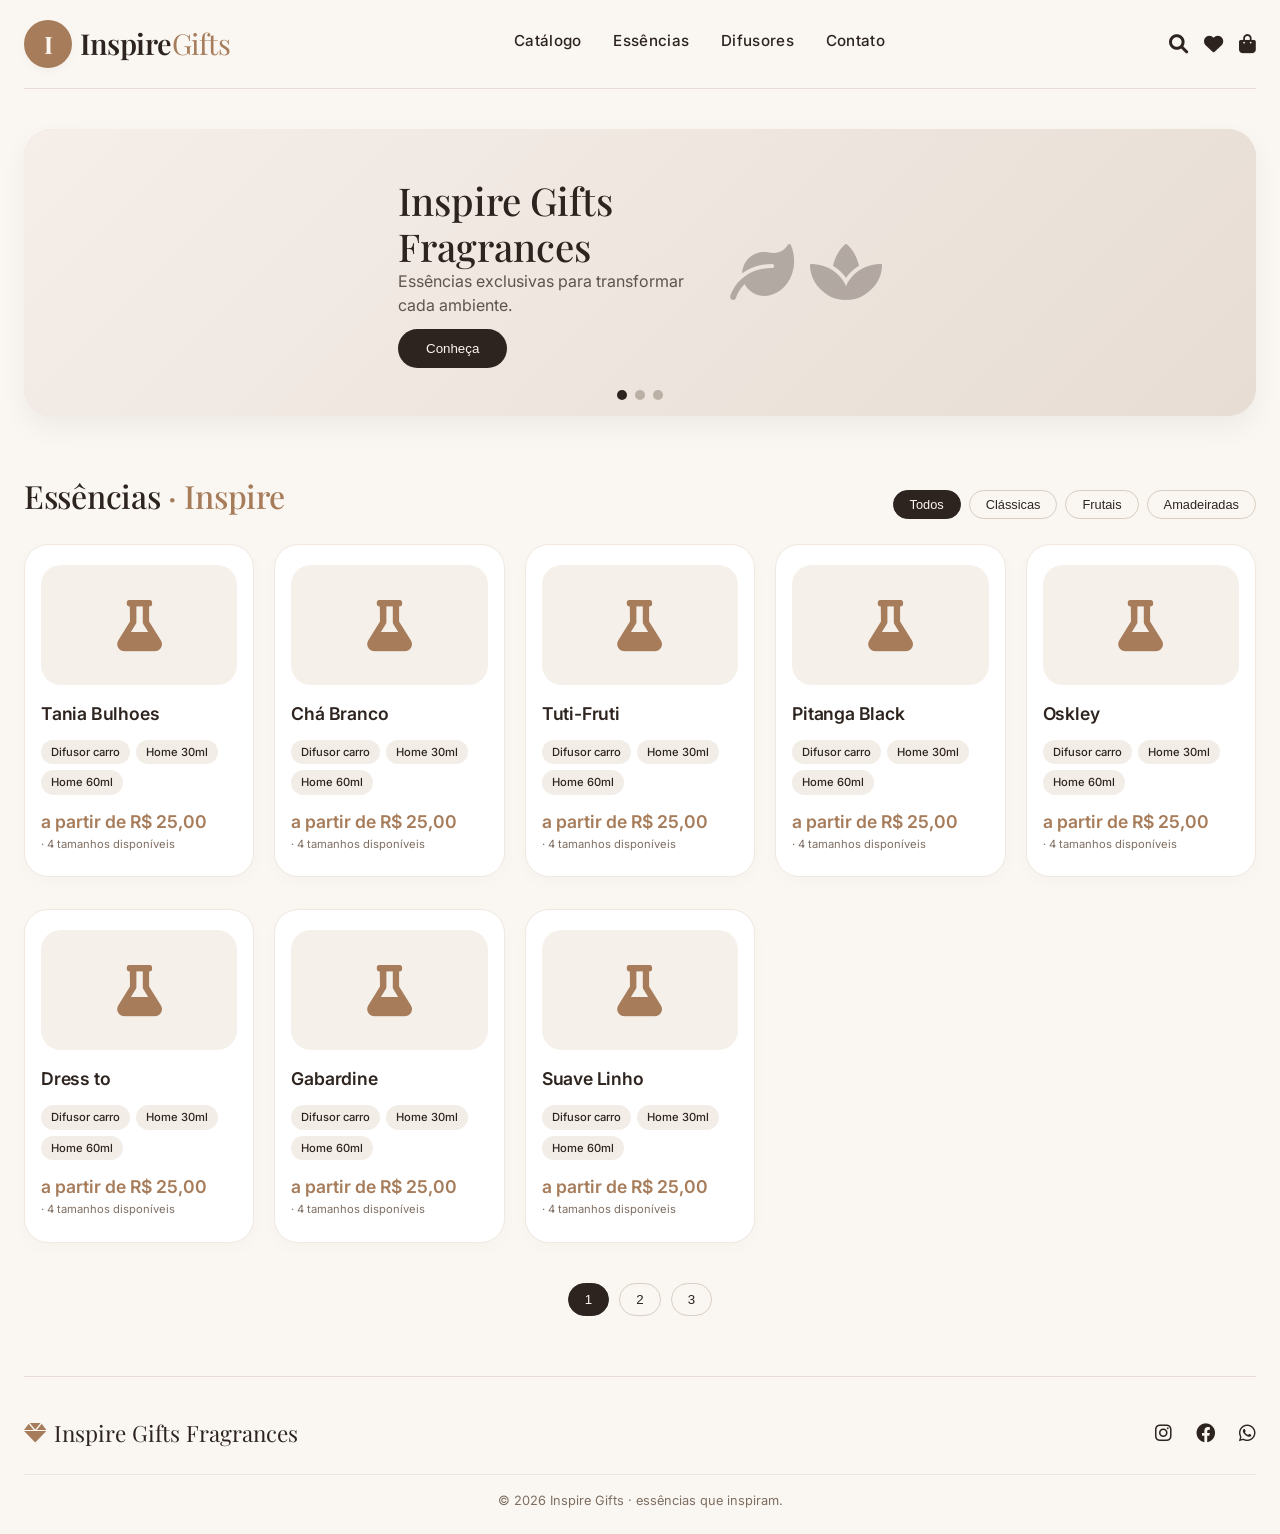
==== index.html @ 445b7844 "Adicionado código fonte" ====
<!DOCTYPE html>
<html lang="pt-BR">
<head>
  <meta charset="UTF-8" />
  <meta name="viewport" content="width=device-width, initial-scale=1.0" />
  <title>Inspire Gifts Fragrances · Catálogo</title>
  
  <!-- Google Fonts -->
  <link rel="preconnect" href="https://fonts.googleapis.com" />
  <link rel="preconnect" href="https://fonts.gstatic.com" crossorigin />
  <link href="https://fonts.googleapis.com/css2?family=Inter:opsz,wght@14..32,100..900&family=Playfair+Display:wght@400..900&display=swap" rel="stylesheet" />
  
  <!-- Font Awesome -->
  <link rel="stylesheet" href="https://cdnjs.cloudflare.com/ajax/libs/font-awesome/6.0.0-beta3/css/all.min.css" />
  
  <!-- CSS -->
  <link rel="stylesheet" href="style.css" />
</head>
<body>
  <div class="container">
    <!-- ===== NAVBAR ===== -->
    <header>
      <nav class="navbar">
        <a href="#" class="logo">
          <div class="logo-icon">I</div>
          <div class="logo-text">Inspire<span>Gifts</span></div>
        </a>
        <div class="nav-links">
          <a href="#">Catálogo</a>
          <a href="#">Essências</a>
          <a href="#">Difusores</a>
          <a href="#">Contato</a>
        </div>
        <div class="nav-actions">
          <i class="fas fa-search"></i>
          <i class="fas fa-heart"></i>
          <i class="fas fa-shopping-bag"></i>
        </div>
      </nav>
    </header>

    <!-- ===== CARROSSEL ===== -->
    <div class="carousel" id="carousel">
      <div class="carousel-slides" id="carouselSlides">
        <div class="carousel-slide">
          <div>
            <h2>Inspire Gifts <br />Fragrances</h2>
            <p>Essências exclusivas para transformar cada ambiente.</p>
            <button class="carousel-btn">Conheça</button>
          </div>
          <div style="font-size: 4rem; opacity: 0.3;">
            <i class="fas fa-leaf"></i> <i class="fas fa-spa"></i>
          </div>
        </div>
        <div class="carousel-slide">
          <div>
            <h2>Coleção <br />Home Spray</h2>
            <p>30ml · 60ml · 100ml. A fragrância que combina com você.</p>
            <button class="carousel-btn">Ver opções</button>
          </div>
          <div style="font-size: 4rem; opacity: 0.3;">
            <i class="fas fa-wind"></i> <i class="fas fa-home"></i>
          </div>
        </div>
        <div class="carousel-slide">
          <div>
            <h2>Difusor <br />para carro</h2>
            <p>Leve o aroma Inspire com você. R$ 25,00</p>
            <button class="carousel-btn">Adquirir</button>
          </div>
          <div style="font-size: 4rem; opacity: 0.3;">
            <i class="fas fa-car"></i> <i class="fas fa-tree"></i>
          </div>
        </div>
      </div>
      <div class="carousel-indicators" id="indicators">
        <span class="indicator active" data-index="0"></span>
        <span class="indicator" data-index="1"></span>
        <span class="indicator" data-index="2"></span>
      </div>
    </div>

    <!-- ===== FILTRO + GRADE ===== -->
    <div class="section-header">
      <h2>Essências <span>· Inspire</span></h2>
      <div class="filter-tabs" id="filterTabs">
        <button class="active" data-filter="all">Todos</button>
        <button data-filter="classicas">Clássicas</button>
        <button data-filter="frutais">Frutais</button>
        <button data-filter="amadeiradas">Amadeiradas</button>
      </div>
    </div>

    <div class="product-grid" id="productGrid">
      <!-- Produtos inseridos via JS -->
    </div>

    <!-- ===== PAGINAÇÃO ===== -->
    <div class="pagination" id="pagination">
      <button class="active">1</button>
      <button>2</button>
      <button>3</button>
    </div>

    <!-- ===== RODAPÉ ===== -->
    <footer>
      <div class="footer-logo">
        <i class="fas fa-gem"></i> Inspire Gifts Fragrances
      </div>
      <div class="footer-social">
        <a href="#"><i class="fab fa-instagram"></i></a>
        <a href="#"><i class="fab fa-facebook"></i></a>
        <a href="#"><i class="fab fa-whatsapp"></i></a>
      </div>
      <div class="footer-copy">
        &copy; 2026 Inspire Gifts · essências que inspiram.
      </div>
    </footer>
  </div>

  <!-- JavaScript -->
  <script src="script.js"></script>
</body>
</html>
---- style.css ----
/* ===== RESET & BASE ===== */
* {
  margin: 0;
  padding: 0;
  box-sizing: border-box;
}

body {
  background: #faf7f2;
  font-family: 'Inter', sans-serif;
  color: #2e241f;
  line-height: 1.5;
}

.container {
  max-width: 1280px;
  margin: 0 auto;
  padding: 0 24px;
}

/* ===== NAVBAR ===== */
.navbar {
  display: flex;
  justify-content: space-between;
  align-items: center;
  padding: 20px 0;
  border-bottom: 1px solid #e7ddd4;
  flex-wrap: wrap;
}

.logo {
  display: flex;
  align-items: center;
  gap: 8px;
  text-decoration: none;
}

.logo-icon {
  background: #a67c5b;
  color: #fcf6ef;
  width: 48px;
  height: 48px;
  border-radius: 50%;
  display: flex;
  align-items: center;
  justify-content: center;
  font-size: 24px;
  font-family: 'Playfair Display', serif;
  font-weight: 700;
  box-shadow: 0 4px 8px rgba(0, 0, 0, 0.03);
}

.logo-text {
  font-family: 'Playfair Display', serif;
  font-size: 1.8rem;
  font-weight: 600;
  letter-spacing: -0.5px;
  color: #2e241f;
}

.logo-text span {
  font-weight: 300;
  color: #a67c5b;
}

.nav-links {
  display: flex;
  gap: 32px;
  font-weight: 500;
  font-size: 0.95rem;
  letter-spacing: 0.3px;
}

.nav-links a {
  text-decoration: none;
  color: #2e241f;
  transition: color 0.2s;
  border-bottom: 2px solid transparent;
  padding-bottom: 4px;
}

.nav-links a:hover {
  color: #a67c5b;
  border-bottom-color: #a67c5b;
}

.nav-actions {
  display: flex;
  gap: 16px;
  color: #2e241f;
}

.nav-actions i {
  font-size: 1.2rem;
  cursor: default;
}

/* ===== CARROSSEL ===== */
.carousel {
  margin: 40px 0 56px;
  border-radius: 28px;
  overflow: hidden;
  background: #e7ddd4;
  box-shadow: 0 12px 28px rgba(0, 0, 0, 0.05);
  position: relative;
}

.carousel-slides {
  display: flex;
  transition: transform 0.5s ease;
}

.carousel-slide {
  min-width: 100%;
  display: flex;
  align-items: center;
  justify-content: center;
  padding: 48px 40px;
  background: linear-gradient(135deg, #f5eee9 0%, #e7ddd4 100%);
  color: #2e241f;
  gap: 32px;
  flex-wrap: wrap;
}

.carousel-slide h2 {
  font-family: 'Playfair Display', serif;
  font-size: 2.4rem;
  font-weight: 500;
  line-height: 1.2;
  max-width: 360px;
}

.carousel-slide p {
  font-size: 1rem;
  opacity: 0.75;
  max-width: 300px;
}

.carousel-btn {
  background: #2e241f;
  color: #fcf6ef;
  border: none;
  padding: 12px 28px;
  border-radius: 40px;
  font-weight: 500;
  cursor: pointer;
  transition: background 0.2s;
  margin-top: 12px;
}

.carousel-btn:hover {
  background: #a67c5b;
}

.carousel-indicators {
  position: absolute;
  bottom: 16px;
  left: 50%;
  transform: translateX(-50%);
  display: flex;
  gap: 8px;
}

.indicator {
  width: 10px;
  height: 10px;
  background: #bbb0a6;
  border-radius: 50%;
  cursor: pointer;
  transition: background 0.2s;
}

.indicator.active {
  background: #2e241f;
}

/* ===== FILTRO + TÍTULO ===== */
.section-header {
  display: flex;
  justify-content: space-between;
  align-items: baseline;
  flex-wrap: wrap;
  margin: 48px 0 24px;
}

.section-header h2 {
  font-family: 'Playfair Display', serif;
  font-weight: 500;
  font-size: 2rem;
  letter-spacing: -0.3px;
}

.section-header span {
  color: #a67c5b;
}

.filter-tabs {
  display: flex;
  gap: 8px;
  flex-wrap: wrap;
}

.filter-tabs button {
  background: transparent;
  border: 1px solid #d8cdc2;
  padding: 6px 16px;
  border-radius: 30px;
  font-size: 0.8rem;
  font-weight: 500;
  color: #2e241f;
  cursor: pointer;
  transition: all 0.2s;
}

.filter-tabs button.active,
.filter-tabs button:hover {
  background: #2e241f;
  color: #fcf6ef;
  border-color: #2e241f;
}

/* ===== GRADE DE PRODUTOS ===== */
.product-grid {
  display: grid;
  grid-template-columns: repeat(auto-fill, minmax(220px, 1fr));
  gap: 32px 20px;
  margin: 24px 0 40px;
}

.product-card {
  background: white;
  border-radius: 24px;
  padding: 20px 16px 24px;
  box-shadow: 0 6px 18px rgba(0, 0, 0, 0.02);
  transition: transform 0.2s, box-shadow 0.2s;
  display: flex;
  flex-direction: column;
  border: 1px solid #f0e8e1;
}

.product-card:hover {
  transform: translateY(-4px);
  box-shadow: 0 16px 32px rgba(0, 0, 0, 0.05);
}

.product-image {
  background: #f5f0ea;
  border-radius: 20px;
  height: 120px;
  display: flex;
  align-items: center;
  justify-content: center;
  font-size: 3.2rem;
  color: #a67c5b;
  margin-bottom: 16px;
}

.product-name {
  font-weight: 600;
  font-size: 1.1rem;
  letter-spacing: -0.2px;
}

.product-variants {
  margin: 12px 0 8px;
  display: flex;
  flex-wrap: wrap;
  gap: 6px;
}

.variant-badge {
  background: #f3ede8;
  padding: 4px 10px;
  border-radius: 20px;
  font-size: 0.7rem;
  font-weight: 500;
  color: #2e241f;
}

.product-price {
  font-weight: 600;
  color: #a67c5b;
  font-size: 1.1rem;
  margin-top: 6px;
}

.product-card small {
  font-size: 0.7rem;
  color: #7e6e62;
}

/* ===== PAGINAÇÃO ===== */
.pagination {
  display: flex;
  justify-content: center;
  gap: 10px;
  margin: 40px 0 60px;
}

.pagination button {
  background: transparent;
  border: 1px solid #d8cdc2;
  padding: 8px 16px;
  border-radius: 40px;
  font-weight: 500;
  color: #2e241f;
  cursor: pointer;
  transition: 0.2s;
}

.pagination button.active,
.pagination button:hover {
  background: #2e241f;
  color: #fcf6ef;
  border-color: #2e241f;
}

/* ===== RODAPÉ ===== */
footer {
  border-top: 1px solid #e7ddd4;
  padding: 40px 0 24px;
  margin-top: 20px;
  display: flex;
  flex-wrap: wrap;
  justify-content: space-between;
  align-items: center;
  gap: 24px;
}

.footer-logo {
  display: flex;
  align-items: center;
  gap: 8px;
  font-family: 'Playfair Display', serif;
  font-size: 1.4rem;
}

.footer-logo i {
  color: #a67c5b;
}

.footer-social a {
  color: #2e241f;
  margin-left: 20px;
  font-size: 1.2rem;
  transition: color 0.2s;
}

.footer-social a:hover {
  color: #a67c5b;
}

.footer-copy {
  width: 100%;
  text-align: center;
  font-size: 0.8rem;
  color: #7e6e62;
  padding-top: 16px;
  border-top: 1px solid #ede6df;
}

/* ===== RESPONSIVO ===== */
@media (max-width: 700px) {
  .navbar {
    flex-direction: column;
    gap: 16px;
    align-items: stretch;
  }

  .nav-links {
    justify-content: center;
    gap: 16px;
    flex-wrap: wrap;
  }

  .nav-actions {
    justify-content: center;
  }

  .carousel-slide {
    flex-direction: column;
    text-align: center;
    padding: 32px 20px;
  }

  .carousel-slide h2 {
    font-size: 1.8rem;
  }

  .product-grid {
    grid-template-columns: repeat(2, 1fr);
    gap: 16px;
  }
}

@media (max-width: 450px) {
  .product-grid {
    grid-template-columns: 1fr 1fr;
  }
}
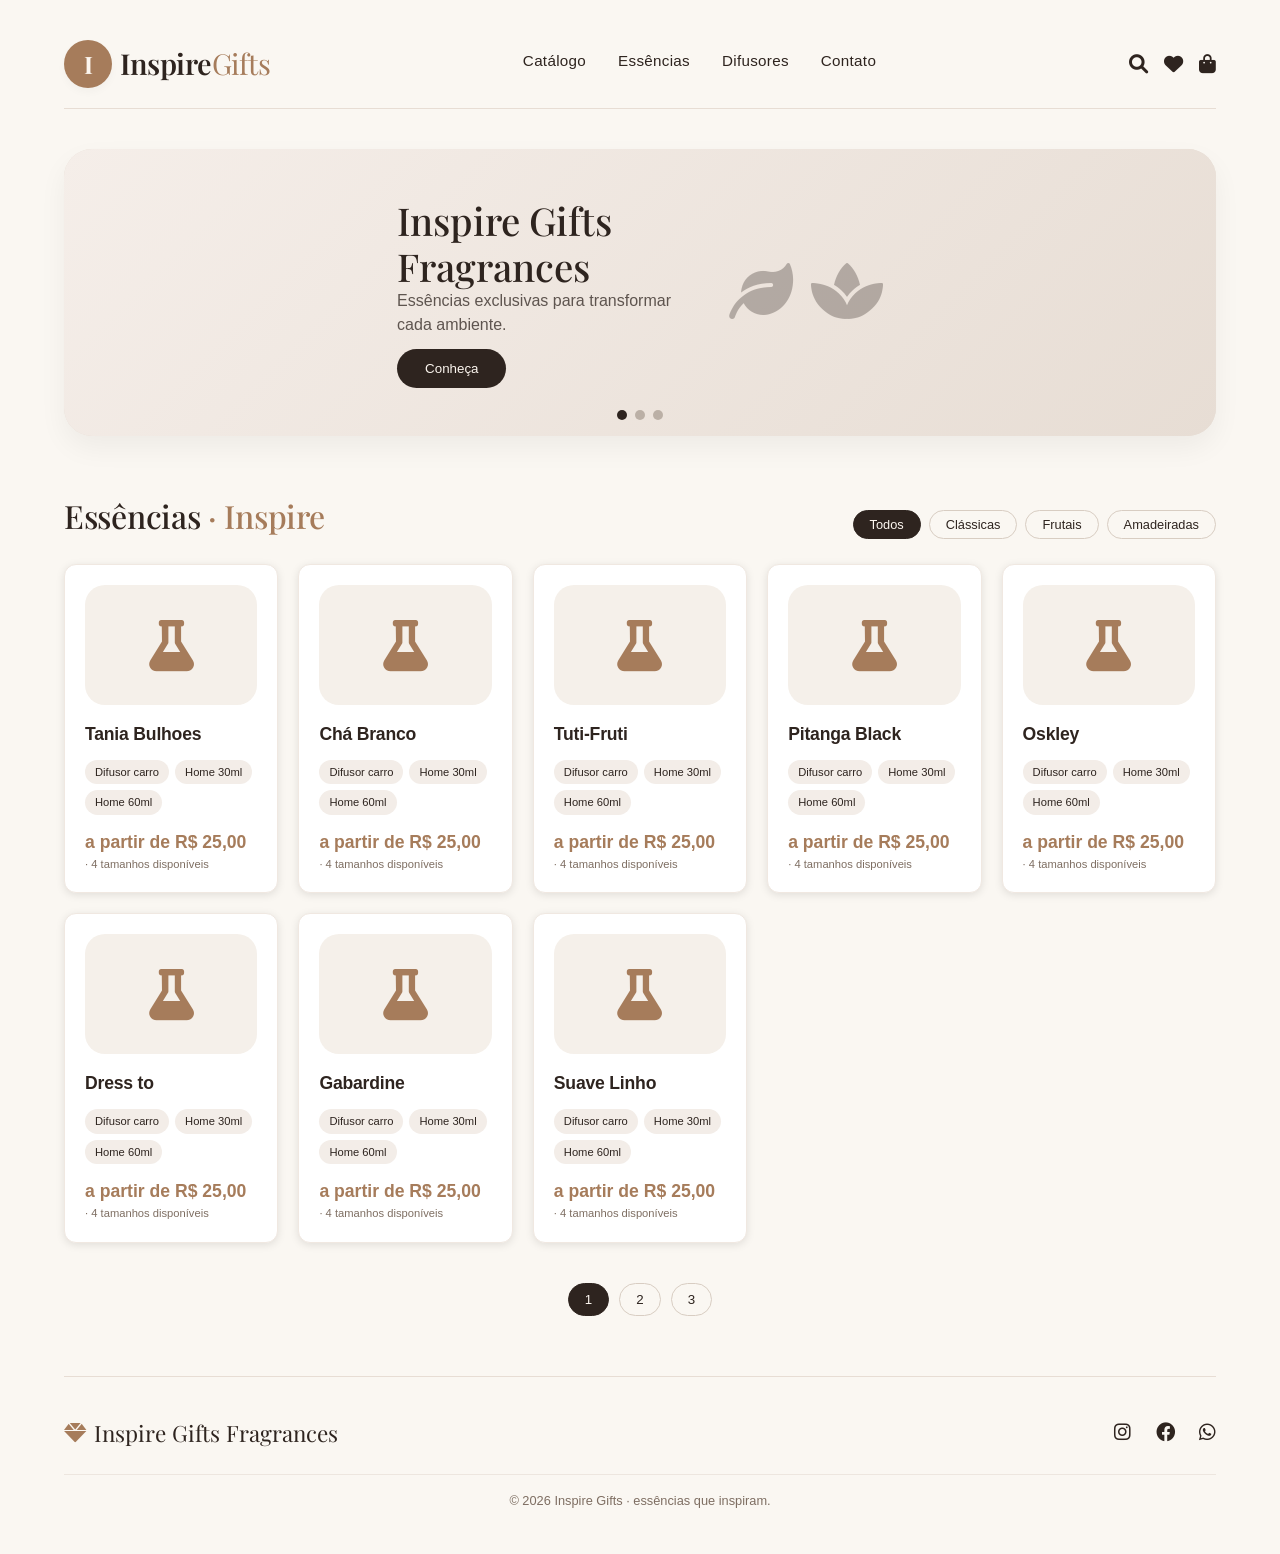
==== commit 322bd8da: "ajuste no caminho do arquivo" ====
--- a/index.html
+++ b/index.html
@@ -13,8 +13,17 @@
   <!-- Font Awesome -->
   <link rel="stylesheet" href="https://cdnjs.cloudflare.com/ajax/libs/font-awesome/6.0.0-beta3/css/all.min.css" />
   
-  <!-- CSS -->
-  <link rel="stylesheet" href="style.css" />
+  <!-- CSS - CAMINHO CORRIGIDO -->
+  <link rel="stylesheet" href="/style.css" />
+  
+  <!-- Fallback caso o CSS não carregue -->
+  <style>
+    /* Estilos de emergência */
+    body { background: #faf7f2; font-family: Arial, sans-serif; margin: 0; padding: 20px; }
+    .container { max-width: 1200px; margin: 0 auto; }
+    .product-grid { display: grid; grid-template-columns: repeat(auto-fill, minmax(200px, 1fr)); gap: 20px; }
+    .product-card { background: white; padding: 20px; border-radius: 12px; box-shadow: 0 2px 8px rgba(0,0,0,0.1); }
+  </style>
 </head>
 <body>
   <div class="container">
@@ -118,7 +127,7 @@
     </footer>
   </div>
 
-  <!-- JavaScript -->
-  <script src="script.js"></script>
+  <!-- JavaScript - CAMINHO CORRIGIDO -->
+  <script src="/script.js"></script>
 </body>
 </html>
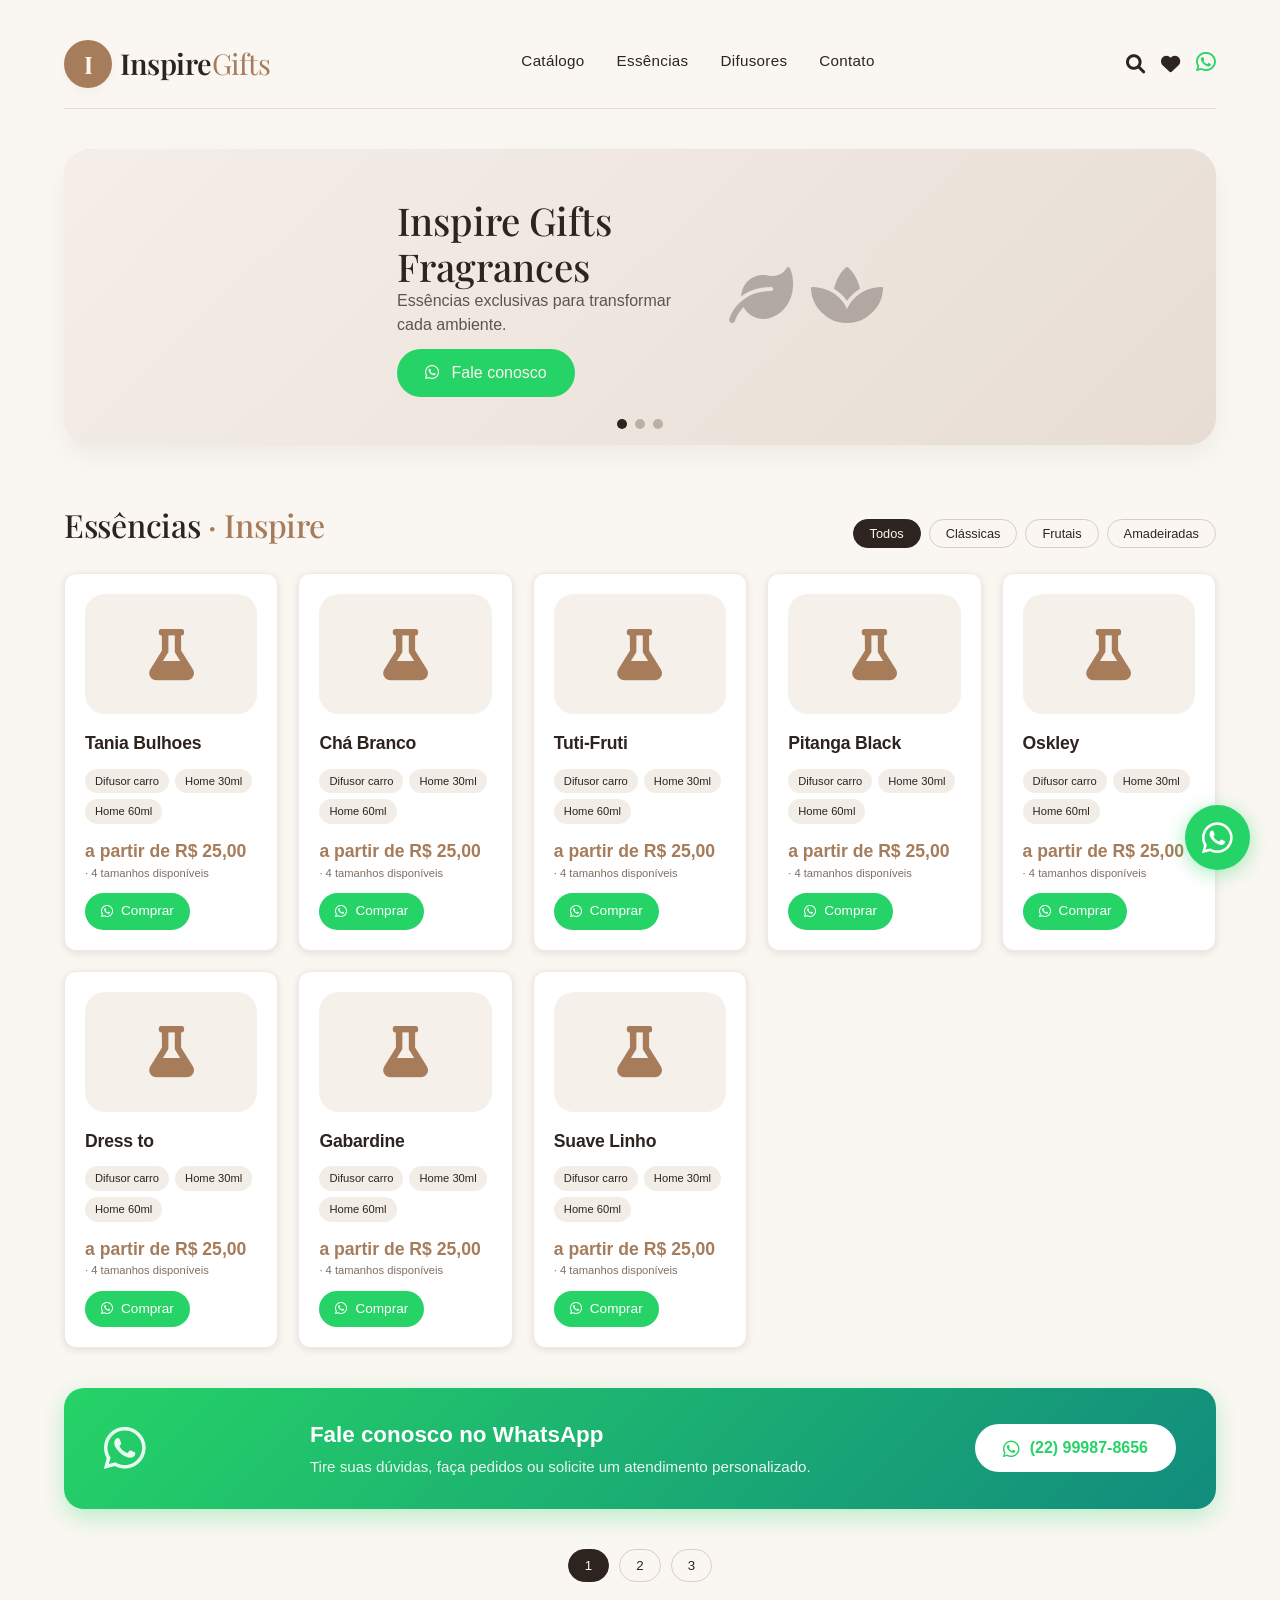
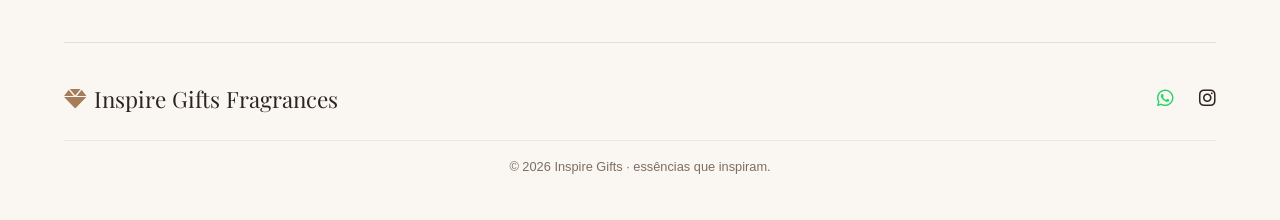
==== commit 4aaf975b: "Adicionado redes sociais" ====
--- a/index.html
+++ b/index.html
@@ -13,10 +13,9 @@
   <!-- Font Awesome -->
   <link rel="stylesheet" href="https://cdnjs.cloudflare.com/ajax/libs/font-awesome/6.0.0-beta3/css/all.min.css" />
   
-  <!-- CSS - CAMINHO CORRIGIDO -->
+  <!-- CSS -->
   <link rel="stylesheet" href="/style.css" />
   
-  <!-- Fallback caso o CSS não carregue -->
   <style>
     /* Estilos de emergência */
     body { background: #faf7f2; font-family: Arial, sans-serif; margin: 0; padding: 20px; }
@@ -43,7 +42,13 @@
         <div class="nav-actions">
           <i class="fas fa-search"></i>
           <i class="fas fa-heart"></i>
-          <i class="fas fa-shopping-bag"></i>
+          <!-- Botão WhatsApp no header -->
+          <a href="https://wa.me/5522999878656?text=Gostaria%20de%20saber%20mais%20informa%C3%A7%C3%B5es%20sobre%20os%20produtos%20Inspire%20Gifts" 
+             target="_blank" 
+             class="whatsapp-header" 
+             title="Fale conosco no WhatsApp">
+            <i class="fab fa-whatsapp"></i>
+          </a>
         </div>
       </nav>
     </header>
@@ -55,7 +60,11 @@
           <div>
             <h2>Inspire Gifts <br />Fragrances</h2>
             <p>Essências exclusivas para transformar cada ambiente.</p>
-            <button class="carousel-btn">Conheça</button>
+            <a href="https://wa.me/5522999878656?text=Gostaria%20de%20saber%20mais%20informa%C3%A7%C3%B5es%20sobre%20os%20produtos%20Inspire%20Gifts" 
+               target="_blank" 
+               class="carousel-btn whatsapp-btn">
+              <i class="fab fa-whatsapp"></i> Fale conosco
+            </a>
           </div>
           <div style="font-size: 4rem; opacity: 0.3;">
             <i class="fas fa-leaf"></i> <i class="fas fa-spa"></i>
@@ -65,7 +74,11 @@
           <div>
             <h2>Coleção <br />Home Spray</h2>
             <p>30ml · 60ml · 100ml. A fragrância que combina com você.</p>
-            <button class="carousel-btn">Ver opções</button>
+            <a href="https://wa.me/5522999878656?text=Gostaria%20de%20saber%20mais%20informa%C3%A7%C3%B5es%20sobre%20a%20Cole%C3%A7%C3%A3o%20Home%20Spray" 
+               target="_blank" 
+               class="carousel-btn whatsapp-btn">
+              <i class="fab fa-whatsapp"></i> Comprar agora
+            </a>
           </div>
           <div style="font-size: 4rem; opacity: 0.3;">
             <i class="fas fa-wind"></i> <i class="fas fa-home"></i>
@@ -75,7 +88,11 @@
           <div>
             <h2>Difusor <br />para carro</h2>
             <p>Leve o aroma Inspire com você. R$ 25,00</p>
-            <button class="carousel-btn">Adquirir</button>
+            <a href="https://wa.me/5522999878656?text=Gostaria%20de%20saber%20mais%20sobre%20o%20Difusor%20para%20carro" 
+               target="_blank" 
+               class="carousel-btn whatsapp-btn">
+              <i class="fab fa-whatsapp"></i> Adquirir
+            </a>
           </div>
           <div style="font-size: 4rem; opacity: 0.3;">
             <i class="fas fa-car"></i> <i class="fas fa-tree"></i>
@@ -104,6 +121,22 @@
       <!-- Produtos inseridos via JS -->
     </div>
 
+    <!-- ===== BANNER WHATSAPP ===== -->
+    <div class="whatsapp-banner">
+      <div class="whatsapp-banner-content">
+        <i class="fab fa-whatsapp whatsapp-banner-icon"></i>
+        <div>
+          <h3>Fale conosco no WhatsApp</h3>
+          <p>Tire suas dúvidas, faça pedidos ou solicite um atendimento personalizado.</p>
+        </div>
+        <a href="https://wa.me/5522999878656?text=Gostaria%20de%20saber%20mais%20informa%C3%A7%C3%B5es%20sobre%20os%20produtos%20Inspire%20Gifts" 
+           target="_blank" 
+           class="whatsapp-banner-btn">
+          <i class="fab fa-whatsapp"></i> (22) 99987-8656
+        </a>
+      </div>
+    </div>
+
     <!-- ===== PAGINAÇÃO ===== -->
     <div class="pagination" id="pagination">
       <button class="active">1</button>
@@ -117,9 +150,12 @@
         <i class="fas fa-gem"></i> Inspire Gifts Fragrances
       </div>
       <div class="footer-social">
-        <a href="#"><i class="fab fa-instagram"></i></a>
-        <a href="#"><i class="fab fa-facebook"></i></a>
-        <a href="#"><i class="fab fa-whatsapp"></i></a>
+        <a href="https://wa.me/5522999878656?text=Gostaria%20de%20saber%20mais%20informa%C3%A7%C3%B5es%20sobre%20os%20produtos%20Inspire%20Gifts" 
+           target="_blank" 
+           class="whatsapp-footer">
+          <i class="fab fa-whatsapp"></i>
+        </a>
+        <a href="https://www.instagram.com/inspire_gifts_fragrances?igsh=MTdzZjlkemV5YzI5ZA=="><i class="fab fa-instagram"></i></a>
       </div>
       <div class="footer-copy">
         &copy; 2026 Inspire Gifts · essências que inspiram.
@@ -127,7 +163,16 @@
     </footer>
   </div>
 
-  <!-- JavaScript - CAMINHO CORRIGIDO -->
+  <!-- ===== WHATSAPP FLUTUANTE ===== -->
+  <a href="https://wa.me/5522999878656?text=Gostaria%20de%20saber%20mais%20informa%C3%A7%C3%B5es%20sobre%20os%20produtos%20Inspire%20Gifts" 
+     target="_blank" 
+     class="whatsapp-float" 
+     title="Fale conosco no WhatsApp">
+    <i class="fab fa-whatsapp"></i>
+    <span class="whatsapp-float-text">Fale conosco</span>
+  </a>
+
+  <!-- JavaScript -->
   <script src="/script.js"></script>
 </body>
 </html>
--- a/style.css
+++ b/style.css
@@ -88,11 +88,28 @@
   display: flex;
   gap: 16px;
   color: #2e241f;
+  align-items: center;
 }
 
 .nav-actions i {
   font-size: 1.2rem;
   cursor: default;
+}
+
+/* ===== WHATSAPP NO HEADER ===== */
+.whatsapp-header {
+  color: #25D366;
+  text-decoration: none;
+  transition: transform 0.2s;
+  display: inline-block;
+}
+
+.whatsapp-header:hover {
+  transform: scale(1.15);
+}
+
+.whatsapp-header i {
+  font-size: 1.4rem;
 }
 
 /* ===== CARROSSEL ===== */
@@ -137,6 +154,7 @@
 }
 
 .carousel-btn {
+  display: inline-block;
   background: #2e241f;
   color: #fcf6ef;
   border: none;
@@ -144,12 +162,26 @@
   border-radius: 40px;
   font-weight: 500;
   cursor: pointer;
-  transition: background 0.2s;
+  transition: background 0.2s, transform 0.2s;
   margin-top: 12px;
+  text-decoration: none;
 }
 
 .carousel-btn:hover {
   background: #a67c5b;
+  transform: translateY(-2px);
+}
+
+.whatsapp-btn {
+  background: #25D366;
+}
+
+.whatsapp-btn:hover {
+  background: #128C7E;
+}
+
+.whatsapp-btn i {
+  margin-right: 8px;
 }
 
 .carousel-indicators {
@@ -289,6 +321,105 @@
   color: #7e6e62;
 }
 
+/* ===== BANNER WHATSAPP ===== */
+.whatsapp-banner {
+  background: linear-gradient(135deg, #25D366 0%, #128C7E 100%);
+  border-radius: 20px;
+  padding: 30px 40px;
+  margin: 40px 0;
+  color: white;
+  box-shadow: 0 8px 24px rgba(37, 211, 102, 0.3);
+}
+
+.whatsapp-banner-content {
+  display: flex;
+  align-items: center;
+  justify-content: space-between;
+  flex-wrap: wrap;
+  gap: 20px;
+}
+
+.whatsapp-banner-icon {
+  font-size: 3rem;
+  opacity: 0.9;
+}
+
+.whatsapp-banner-content h3 {
+  font-size: 1.4rem;
+  font-weight: 600;
+  margin-bottom: 4px;
+}
+
+.whatsapp-banner-content p {
+  opacity: 0.9;
+  font-size: 0.95rem;
+}
+
+.whatsapp-banner-btn {
+  background: white;
+  color: #25D366;
+  padding: 12px 28px;
+  border-radius: 40px;
+  text-decoration: none;
+  font-weight: 600;
+  transition: transform 0.2s, box-shadow 0.2s;
+  display: inline-flex;
+  align-items: center;
+  gap: 10px;
+  white-space: nowrap;
+}
+
+.whatsapp-banner-btn:hover {
+  transform: scale(1.05);
+  box-shadow: 0 4px 12px rgba(0, 0, 0, 0.15);
+}
+
+.whatsapp-banner-btn i {
+  font-size: 1.2rem;
+}
+
+/* ===== WHATSAPP FLUTUANTE ===== */
+.whatsapp-float {
+  position: fixed;
+  bottom: 30px;
+  right: 30px;
+  background: #25D366;
+  color: white;
+  width: 65px;
+  height: 65px;
+  border-radius: 50%;
+  display: flex;
+  align-items: center;
+  justify-content: center;
+  font-size: 2.2rem;
+  box-shadow: 0 4px 20px rgba(37, 211, 102, 0.4);
+  text-decoration: none;
+  transition: transform 0.3s, box-shadow 0.3s;
+  z-index: 1000;
+  animation: pulse 2s infinite;
+}
+
+.whatsapp-float:hover {
+  transform: scale(1.1);
+  box-shadow: 0 6px 30px rgba(37, 211, 102, 0.6);
+}
+
+.whatsapp-float-text {
+  display: none;
+}
+
+@keyframes pulse {
+  0% {
+    box-shadow: 0 0 0 0 rgba(37, 211, 102, 0.4);
+  }
+  70% {
+    box-shadow: 0 0 0 15px rgba(37, 211, 102, 0);
+  }
+  100% {
+    box-shadow: 0 0 0 0 rgba(37, 211, 102, 0);
+  }
+}
+
 /* ===== PAGINAÇÃO ===== */
 .pagination {
   display: flex;
@@ -344,10 +475,19 @@
   margin-left: 20px;
   font-size: 1.2rem;
   transition: color 0.2s;
+  text-decoration: none;
 }
 
 .footer-social a:hover {
   color: #a67c5b;
+}
+
+.whatsapp-footer {
+  color: #25D366 !important;
+}
+
+.whatsapp-footer:hover {
+  color: #128C7E !important;
 }
 
 .footer-copy {
@@ -391,6 +531,25 @@
     grid-template-columns: repeat(2, 1fr);
     gap: 16px;
   }
+
+  .whatsapp-banner-content {
+    flex-direction: column;
+    text-align: center;
+  }
+
+  .whatsapp-banner-btn {
+    white-space: normal;
+    width: 100%;
+    justify-content: center;
+  }
+
+  .whatsapp-float {
+    width: 55px;
+    height: 55px;
+    font-size: 1.8rem;
+    bottom: 20px;
+    right: 20px;
+  }
 }
 
 @media (max-width: 450px) {
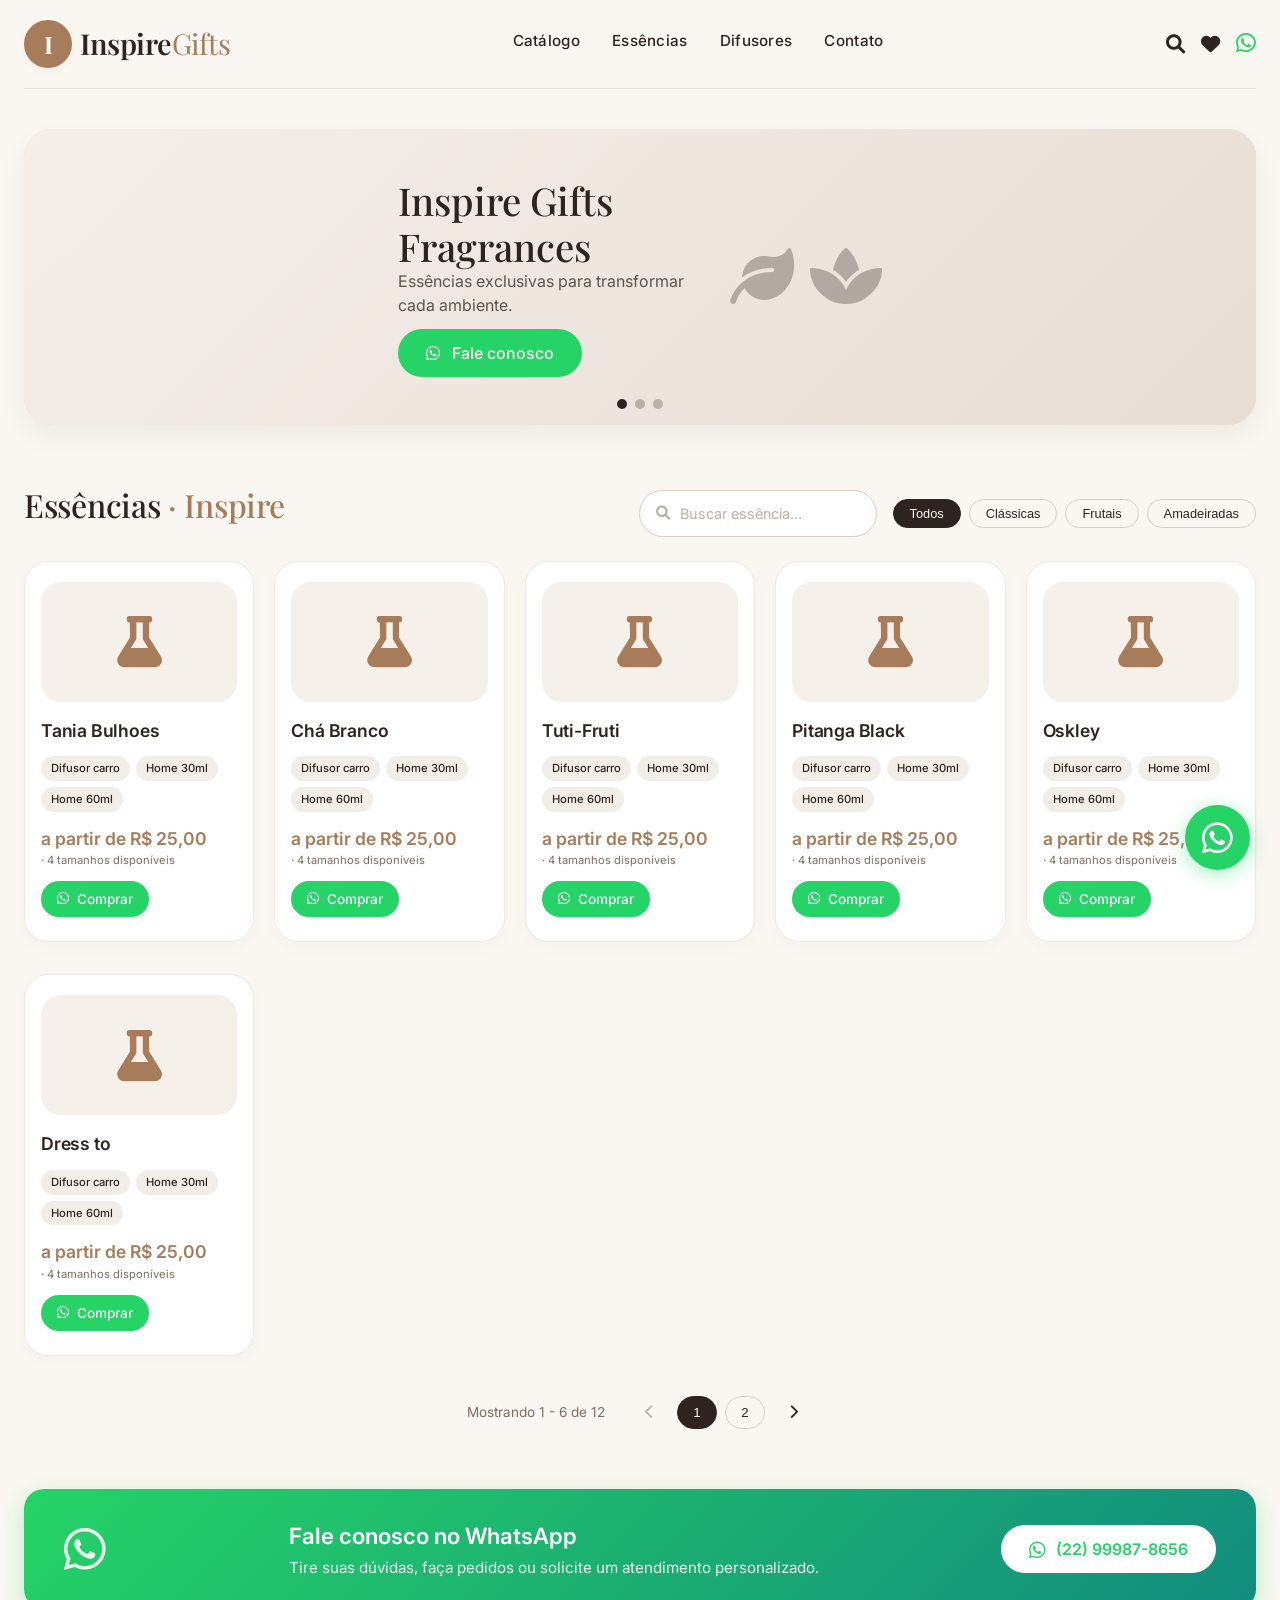
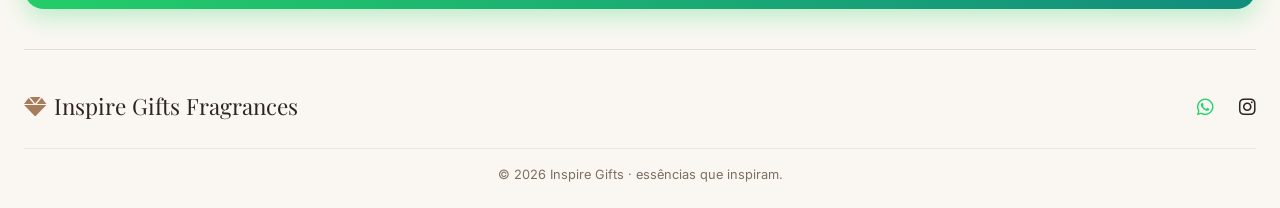
==== commit 8cdc3423: "Adicionado filtro e paginação" ====
--- a/index.html
+++ b/index.html
@@ -14,15 +14,7 @@
   <link rel="stylesheet" href="https://cdnjs.cloudflare.com/ajax/libs/font-awesome/6.0.0-beta3/css/all.min.css" />
   
   <!-- CSS -->
-  <link rel="stylesheet" href="/style.css" />
-  
-  <style>
-    /* Estilos de emergência */
-    body { background: #faf7f2; font-family: Arial, sans-serif; margin: 0; padding: 20px; }
-    .container { max-width: 1200px; margin: 0 auto; }
-    .product-grid { display: grid; grid-template-columns: repeat(auto-fill, minmax(200px, 1fr)); gap: 20px; }
-    .product-card { background: white; padding: 20px; border-radius: 12px; box-shadow: 0 2px 8px rgba(0,0,0,0.1); }
-  </style>
+  <link rel="stylesheet" href="style.css" />
 </head>
 <body>
   <div class="container">
@@ -42,7 +34,6 @@
         <div class="nav-actions">
           <i class="fas fa-search"></i>
           <i class="fas fa-heart"></i>
-          <!-- Botão WhatsApp no header -->
           <a href="https://wa.me/5522999878656?text=Gostaria%20de%20saber%20mais%20informa%C3%A7%C3%B5es%20sobre%20os%20produtos%20Inspire%20Gifts" 
              target="_blank" 
              class="whatsapp-header" 
@@ -106,19 +97,32 @@
       </div>
     </div>
 
-    <!-- ===== FILTRO + GRADE ===== -->
+    <!-- ===== FILTRO + BUSCA + GRADE ===== -->
     <div class="section-header">
       <h2>Essências <span>· Inspire</span></h2>
-      <div class="filter-tabs" id="filterTabs">
-        <button class="active" data-filter="all">Todos</button>
-        <button data-filter="classicas">Clássicas</button>
-        <button data-filter="frutais">Frutais</button>
-        <button data-filter="amadeiradas">Amadeiradas</button>
+      <div class="filter-controls">
+        <!-- Busca -->
+        <div class="search-box">
+          <i class="fas fa-search"></i>
+          <input type="text" id="searchInput" placeholder="Buscar essência..." />
+        </div>
+        <!-- Filtros -->
+        <div class="filter-tabs" id="filterTabs">
+          <button class="active" data-filter="all">Todos</button>
+          <button data-filter="classicas">Clássicas</button>
+          <button data-filter="frutais">Frutais</button>
+          <button data-filter="amadeiradas">Amadeiradas</button>
+        </div>
       </div>
     </div>
 
     <div class="product-grid" id="productGrid">
       <!-- Produtos inseridos via JS -->
+    </div>
+
+    <!-- ===== PAGINAÇÃO ===== -->
+    <div class="pagination" id="pagination">
+      <!-- Gerada via JS -->
     </div>
 
     <!-- ===== BANNER WHATSAPP ===== -->
@@ -135,13 +139,6 @@
           <i class="fab fa-whatsapp"></i> (22) 99987-8656
         </a>
       </div>
-    </div>
-
-    <!-- ===== PAGINAÇÃO ===== -->
-    <div class="pagination" id="pagination">
-      <button class="active">1</button>
-      <button>2</button>
-      <button>3</button>
     </div>
 
     <!-- ===== RODAPÉ ===== -->
@@ -173,6 +170,6 @@
   </a>
 
   <!-- JavaScript -->
-  <script src="/script.js"></script>
+  <script src="script.js"></script>
 </body>
 </html>
--- a/style.css
+++ b/style.css
@@ -96,7 +96,6 @@
   cursor: default;
 }
 
-/* ===== WHATSAPP NO HEADER ===== */
 .whatsapp-header {
   color: #25D366;
   text-decoration: none;
@@ -206,13 +205,14 @@
   background: #2e241f;
 }
 
-/* ===== FILTRO + TÍTULO ===== */
+/* ===== FILTRO + BUSCA ===== */
 .section-header {
   display: flex;
   justify-content: space-between;
   align-items: baseline;
   flex-wrap: wrap;
   margin: 48px 0 24px;
+  gap: 16px;
 }
 
 .section-header h2 {
@@ -224,6 +224,49 @@
 
 .section-header span {
   color: #a67c5b;
+}
+
+.filter-controls {
+  display: flex;
+  align-items: center;
+  gap: 16px;
+  flex-wrap: wrap;
+}
+
+.search-box {
+  display: flex;
+  align-items: center;
+  background: white;
+  border: 1px solid #d8cdc2;
+  border-radius: 30px;
+  padding: 4px 16px;
+  transition: border-color 0.2s, box-shadow 0.2s;
+}
+
+.search-box:focus-within {
+  border-color: #a67c5b;
+  box-shadow: 0 0 0 3px rgba(166, 124, 91, 0.1);
+}
+
+.search-box i {
+  color: #bbb0a6;
+  font-size: 0.9rem;
+  margin-right: 10px;
+}
+
+.search-box input {
+  border: none;
+  outline: none;
+  background: transparent;
+  padding: 10px 0;
+  font-size: 0.9rem;
+  font-family: 'Inter', sans-serif;
+  width: 180px;
+  color: #2e241f;
+}
+
+.search-box input::placeholder {
+  color: #bbb0a6;
 }
 
 .filter-tabs {
@@ -319,6 +362,77 @@
 .product-card small {
   font-size: 0.7rem;
   color: #7e6e62;
+}
+
+.no-results {
+  grid-column: 1 / -1;
+  text-align: center;
+  padding: 60px 20px;
+  background: white;
+  border-radius: 24px;
+  border: 2px dashed #e7ddd4;
+}
+
+/* ===== PAGINAÇÃO ===== */
+.pagination {
+  display: flex;
+  justify-content: center;
+  align-items: center;
+  gap: 8px;
+  margin: 40px 0 60px;
+  flex-wrap: wrap;
+}
+
+.pagination-info {
+  font-size: 0.85rem;
+  color: #7e6e62;
+  margin-right: 16px;
+}
+
+.pagination button {
+  background: transparent;
+  border: 1px solid #d8cdc2;
+  padding: 8px 14px;
+  border-radius: 40px;
+  font-weight: 500;
+  color: #2e241f;
+  cursor: pointer;
+  transition: all 0.2s;
+  min-width: 40px;
+  text-align: center;
+}
+
+.pagination button:hover:not(:disabled) {
+  background: #f5f0ea;
+  border-color: #a67c5b;
+}
+
+.pagination button.active {
+  background: #2e241f;
+  color: #fcf6ef;
+  border-color: #2e241f;
+}
+
+.pagination button:disabled {
+  opacity: 0.3;
+  cursor: not-allowed;
+}
+
+.pagination-nav {
+  background: transparent !important;
+  border: none !important;
+  font-size: 0.9rem;
+  padding: 8px 12px !important;
+}
+
+.pagination-nav:hover:not(:disabled) {
+  background: #f5f0ea !important;
+  border-radius: 50% !important;
+}
+
+.pagination-ellipsis {
+  color: #7e6e62;
+  padding: 0 4px;
 }
 
 /* ===== BANNER WHATSAPP ===== */
@@ -420,32 +534,6 @@
   }
 }
 
-/* ===== PAGINAÇÃO ===== */
-.pagination {
-  display: flex;
-  justify-content: center;
-  gap: 10px;
-  margin: 40px 0 60px;
-}
-
-.pagination button {
-  background: transparent;
-  border: 1px solid #d8cdc2;
-  padding: 8px 16px;
-  border-radius: 40px;
-  font-weight: 500;
-  color: #2e241f;
-  cursor: pointer;
-  transition: 0.2s;
-}
-
-.pagination button.active,
-.pagination button:hover {
-  background: #2e241f;
-  color: #fcf6ef;
-  border-color: #2e241f;
-}
-
 /* ===== RODAPÉ ===== */
 footer {
   border-top: 1px solid #e7ddd4;
@@ -500,6 +588,27 @@
 }
 
 /* ===== RESPONSIVO ===== */
+@media (max-width: 900px) {
+  .section-header {
+    flex-direction: column;
+    align-items: stretch;
+    gap: 16px;
+  }
+
+  .filter-controls {
+    flex-direction: column;
+    align-items: stretch;
+  }
+
+  .search-box input {
+    width: 100%;
+  }
+
+  .filter-tabs {
+    justify-content: center;
+  }
+}
+
 @media (max-width: 700px) {
   .navbar {
     flex-direction: column;
@@ -550,10 +659,30 @@
     bottom: 20px;
     right: 20px;
   }
+
+  .pagination {
+    gap: 6px;
+  }
+
+  .pagination-info {
+    width: 100%;
+    text-align: center;
+    margin-right: 0;
+  }
 }
 
 @media (max-width: 450px) {
   .product-grid {
     grid-template-columns: 1fr 1fr;
+    gap: 12px;
+  }
+
+  .product-card {
+    padding: 16px 12px 20px;
+  }
+
+  .product-image {
+    height: 80px;
+    font-size: 2.4rem;
   }
 }
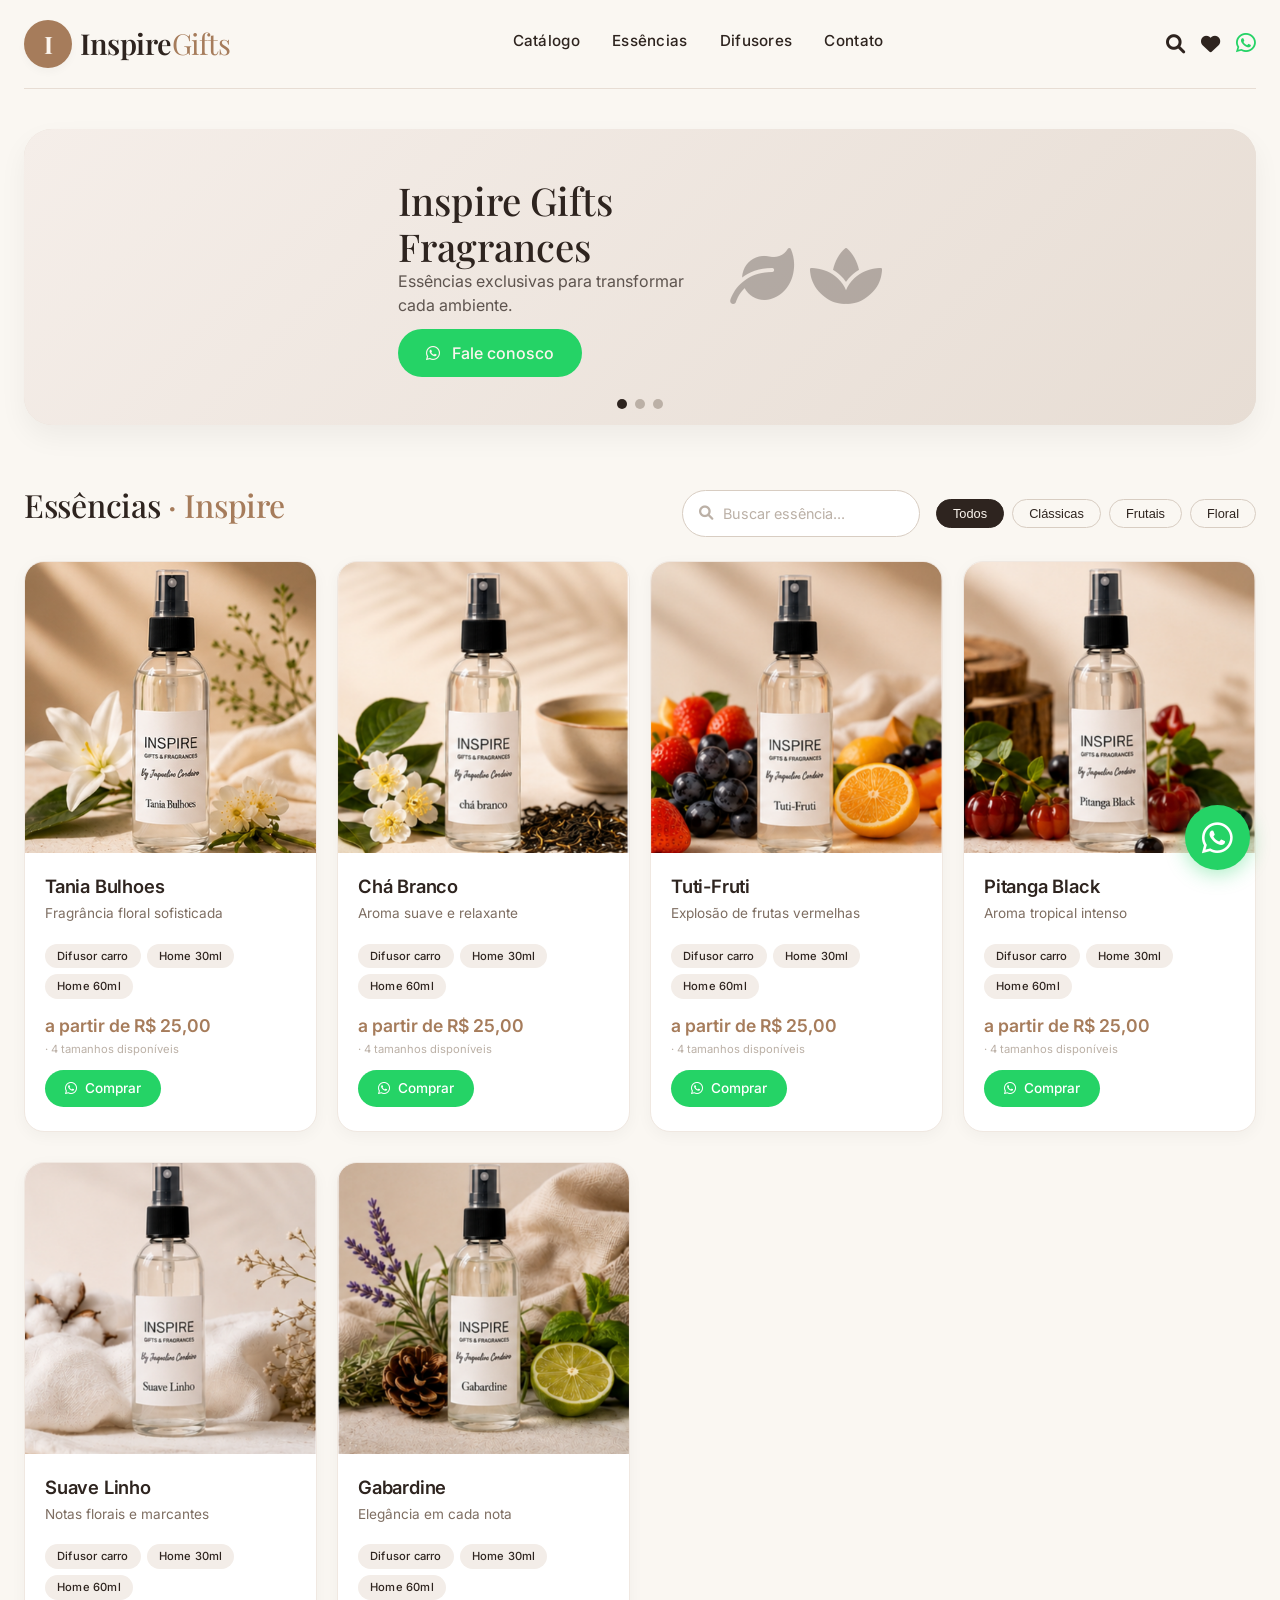
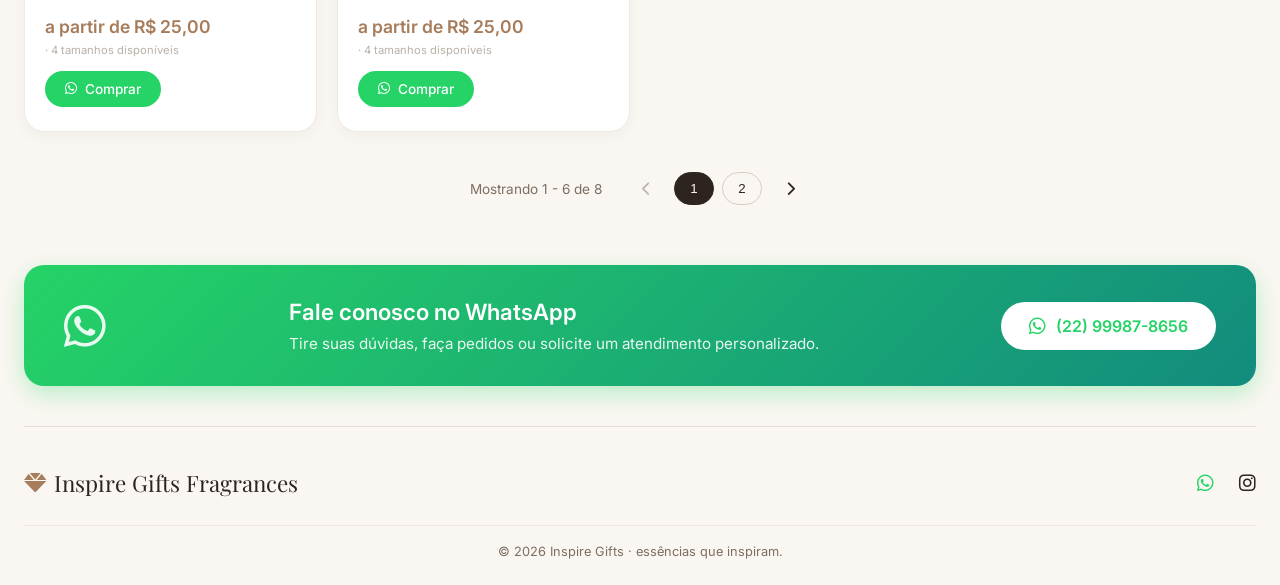
==== commit 7b34bc68: "Melhorias" ====
--- a/index.html
+++ b/index.html
@@ -111,7 +111,7 @@
           <button class="active" data-filter="all">Todos</button>
           <button data-filter="classicas">Clássicas</button>
           <button data-filter="frutais">Frutais</button>
-          <button data-filter="amadeiradas">Amadeiradas</button>
+          <button data-filter="floral">Floral</button>
         </div>
       </div>
     </div>
--- a/style.css
+++ b/style.css
@@ -294,50 +294,93 @@
   border-color: #2e241f;
 }
 
-/* ===== GRADE DE PRODUTOS ===== */
+/* ===== GRADE DE PRODUTOS COM IMAGENS ===== */
 .product-grid {
   display: grid;
-  grid-template-columns: repeat(auto-fill, minmax(220px, 1fr));
-  gap: 32px 20px;
+  grid-template-columns: repeat(auto-fill, minmax(250px, 1fr));
+  gap: 30px 20px;
   margin: 24px 0 40px;
 }
 
 .product-card {
   background: white;
-  border-radius: 24px;
-  padding: 20px 16px 24px;
-  box-shadow: 0 6px 18px rgba(0, 0, 0, 0.02);
-  transition: transform 0.2s, box-shadow 0.2s;
+  border-radius: 20px;
+  overflow: hidden;
+  box-shadow: 0 4px 16px rgba(0, 0, 0, 0.04);
+  transition: transform 0.3s ease, box-shadow 0.3s ease;
+  border: 1px solid #f0e8e1;
   display: flex;
   flex-direction: column;
-  border: 1px solid #f0e8e1;
 }
 
 .product-card:hover {
-  transform: translateY(-4px);
-  box-shadow: 0 16px 32px rgba(0, 0, 0, 0.05);
+  transform: translateY(-6px);
+  box-shadow: 0 12px 32px rgba(0, 0, 0, 0.08);
+}
+
+/* Container da imagem */
+.product-image-container {
+  position: relative;
+  width: 100%;
+  padding-top: 100%; /* Proporção 1:1 */
+  overflow: hidden;
+  background: #f5f0ea;
 }
 
 .product-image {
-  background: #f5f0ea;
-  border-radius: 20px;
-  height: 120px;
+  position: absolute;
+  top: 0;
+  left: 0;
+  width: 100%;
+  height: 100%;
+  object-fit: cover;
+  transition: transform 0.5s ease;
+}
+
+.product-card:hover .product-image {
+  transform: scale(1.05);
+}
+
+/* Fallback quando a imagem não carrega */
+.product-image-fallback {
+  position: absolute;
+  top: 0;
+  left: 0;
+  width: 100%;
+  height: 100%;
   display: flex;
   align-items: center;
   justify-content: center;
-  font-size: 3.2rem;
+  background: linear-gradient(135deg, #f5f0ea 0%, #e7ddd4 100%);
+  font-size: 3rem;
   color: #a67c5b;
-  margin-bottom: 16px;
+}
+
+/* Informações do produto */
+.product-info {
+  padding: 20px 20px 24px;
+  flex: 1;
+  display: flex;
+  flex-direction: column;
 }
 
 .product-name {
   font-weight: 600;
-  font-size: 1.1rem;
+  font-size: 1.15rem;
   letter-spacing: -0.2px;
+  color: #2e241f;
+  margin-bottom: 4px;
+}
+
+.product-description {
+  font-size: 0.85rem;
+  color: #7e6e62;
+  margin-bottom: 12px;
+  line-height: 1.4;
 }
 
 .product-variants {
-  margin: 12px 0 8px;
+  margin: 8px 0 10px;
   display: flex;
   flex-wrap: wrap;
   gap: 6px;
@@ -345,23 +388,25 @@
 
 .variant-badge {
   background: #f3ede8;
-  padding: 4px 10px;
+  padding: 4px 12px;
   border-radius: 20px;
   font-size: 0.7rem;
   font-weight: 500;
   color: #2e241f;
+  letter-spacing: 0.2px;
 }
 
 .product-price {
   font-weight: 600;
   color: #a67c5b;
   font-size: 1.1rem;
-  margin-top: 6px;
+  margin-top: 4px;
 }
 
 .product-card small {
   font-size: 0.7rem;
-  color: #7e6e62;
+  color: #bbb0a6;
+  margin-top: 2px;
 }
 
 .no-results {
@@ -669,6 +714,10 @@
     text-align: center;
     margin-right: 0;
   }
+
+  .product-info {
+    padding: 16px 16px 20px;
+  }
 }
 
 @media (max-width: 450px) {
@@ -677,12 +726,25 @@
     gap: 12px;
   }
 
-  .product-card {
-    padding: 16px 12px 20px;
-  }
-
-  .product-image {
-    height: 80px;
-    font-size: 2.4rem;
+  .product-info {
+    padding: 12px 12px 16px;
+  }
+
+  .product-name {
+    font-size: 0.95rem;
+  }
+
+  .product-description {
+    font-size: 0.75rem;
+  }
+
+  .variant-badge {
+    font-size: 0.6rem;
+    padding: 3px 8px;
+  }
+
+  .whatsapp-product-btn {
+    font-size: 0.75rem !important;
+    padding: 6px 14px !important;
   }
 }
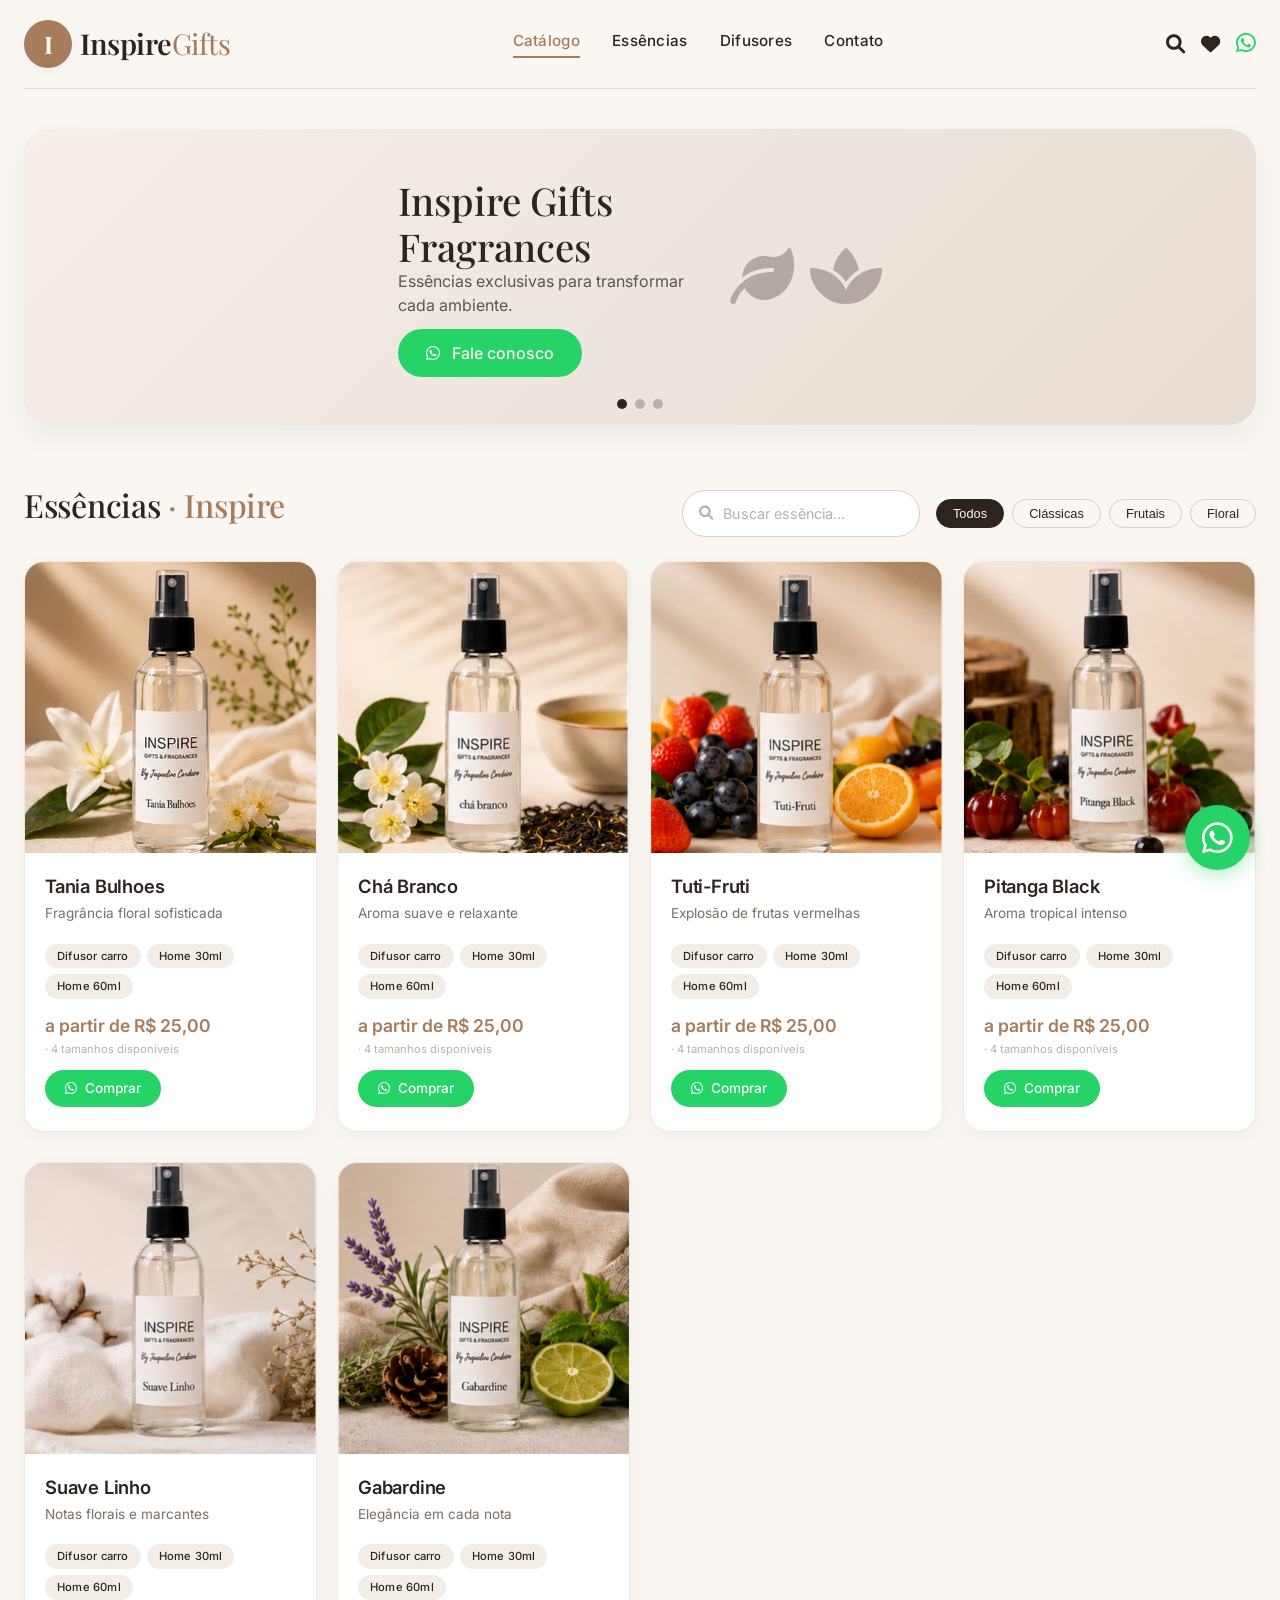
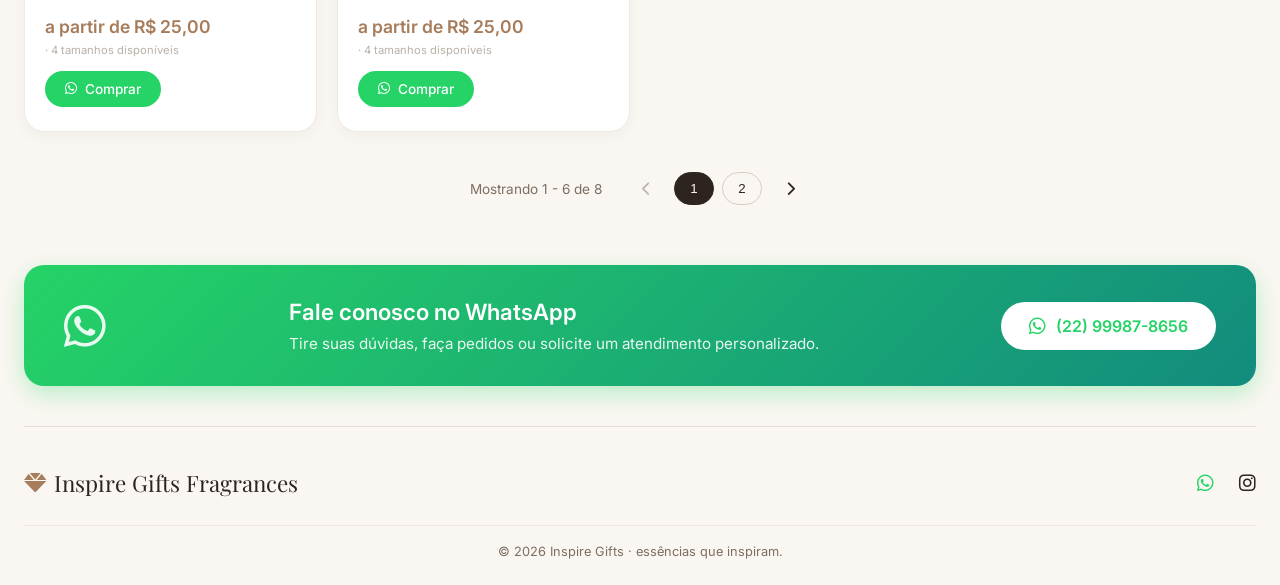
==== commit 751e24b8: "Adicionado contato" ====
--- a/index.html
+++ b/index.html
@@ -21,15 +21,15 @@
     <!-- ===== NAVBAR ===== -->
     <header>
       <nav class="navbar">
-        <a href="#" class="logo">
+        <a href="index.html" class="logo">
           <div class="logo-icon">I</div>
           <div class="logo-text">Inspire<span>Gifts</span></div>
         </a>
         <div class="nav-links">
-          <a href="#">Catálogo</a>
+          <a href="index.html" class="active">Catálogo</a>
           <a href="#">Essências</a>
           <a href="#">Difusores</a>
-          <a href="#">Contato</a>
+          <a href="contato.html">Contato</a>
         </div>
         <div class="nav-actions">
           <i class="fas fa-search"></i>
@@ -101,12 +101,10 @@
     <div class="section-header">
       <h2>Essências <span>· Inspire</span></h2>
       <div class="filter-controls">
-        <!-- Busca -->
         <div class="search-box">
           <i class="fas fa-search"></i>
           <input type="text" id="searchInput" placeholder="Buscar essência..." />
         </div>
-        <!-- Filtros -->
         <div class="filter-tabs" id="filterTabs">
           <button class="active" data-filter="all">Todos</button>
           <button data-filter="classicas">Clássicas</button>
--- a/style.css
+++ b/style.css
@@ -747,4 +747,330 @@
     font-size: 0.75rem !important;
     padding: 6px 14px !important;
   }
+}
+/* ===== PÁGINA DE CONTATO ===== */
+.contact-page {
+  margin: 40px 0 60px;
+}
+
+.contact-header {
+  text-align: center;
+  margin-bottom: 48px;
+}
+
+.contact-header h1 {
+  font-family: 'Playfair Display', serif;
+  font-size: 2.8rem;
+  font-weight: 500;
+  margin-bottom: 12px;
+}
+
+.contact-header h1 span {
+  color: #a67c5b;
+}
+
+.contact-header p {
+  font-size: 1.1rem;
+  color: #7e6e62;
+  max-width: 600px;
+  margin: 0 auto;
+}
+
+.contact-grid {
+  display: grid;
+  grid-template-columns: 1fr 1.5fr;
+  gap: 40px;
+  margin-bottom: 60px;
+}
+
+/* ===== INFORMAÇÕES DE CONTATO ===== */
+.contact-info {
+  display: flex;
+  flex-direction: column;
+  gap: 20px;
+}
+
+.contact-card {
+  background: white;
+  padding: 24px;
+  border-radius: 16px;
+  display: flex;
+  align-items: flex-start;
+  gap: 16px;
+  box-shadow: 0 4px 16px rgba(0, 0, 0, 0.04);
+  border: 1px solid #f0e8e1;
+  transition: transform 0.3s ease, box-shadow 0.3s ease;
+}
+
+.contact-card:hover {
+  transform: translateY(-4px);
+  box-shadow: 0 8px 24px rgba(0, 0, 0, 0.06);
+}
+
+.contact-card i {
+  font-size: 1.5rem;
+  color: #a67c5b;
+  min-width: 40px;
+  margin-top: 4px;
+}
+
+.contact-card h3 {
+  font-size: 1rem;
+  font-weight: 600;
+  margin-bottom: 4px;
+}
+
+.contact-card p {
+  color: #2e241f;
+  margin: 0;
+}
+
+.contact-card small {
+  color: #7e6e62;
+  font-size: 0.8rem;
+  display: block;
+  margin-top: 4px;
+}
+
+.contact-whatsapp-btn {
+  display: inline-flex;
+  align-items: center;
+  gap: 8px;
+  background: #25D366;
+  color: white;
+  padding: 8px 20px;
+  border-radius: 30px;
+  text-decoration: none;
+  font-weight: 500;
+  font-size: 0.85rem;
+  margin-top: 8px;
+  transition: background 0.3s ease;
+}
+
+.contact-whatsapp-btn:hover {
+  background: #128C7E;
+}
+
+.contact-social {
+  background: white;
+  padding: 24px;
+  border-radius: 16px;
+  border: 1px solid #f0e8e1;
+}
+
+.contact-social h3 {
+  margin-bottom: 16px;
+  font-size: 1rem;
+}
+
+.social-links {
+  display: flex;
+  flex-direction: column;
+  gap: 12px;
+}
+
+.social-link {
+  display: flex;
+  align-items: center;
+  gap: 12px;
+  text-decoration: none;
+  color: #2e241f;
+  padding: 8px 12px;
+  border-radius: 8px;
+  transition: background 0.3s ease;
+}
+
+.social-link:hover {
+  background: #f5f0ea;
+}
+
+.social-link i {
+  font-size: 1.2rem;
+  color: #a67c5b;
+}
+
+/* ===== FORMULÁRIO DE CONTATO ===== */
+.contact-form-container {
+  display: flex;
+  align-items: stretch;
+}
+
+.contact-form-card {
+  background: white;
+  padding: 40px;
+  border-radius: 16px;
+  border: 1px solid #f0e8e1;
+  width: 100%;
+  box-shadow: 0 4px 16px rgba(0, 0, 0, 0.04);
+}
+
+.contact-form-card h2 {
+  font-family: 'Playfair Display', serif;
+  font-size: 1.8rem;
+  font-weight: 500;
+  margin-bottom: 24px;
+}
+
+.contact-form-card h2 span {
+  color: #a67c5b;
+}
+
+.contact-form {
+  display: flex;
+  flex-direction: column;
+  gap: 20px;
+}
+
+.form-group {
+  display: flex;
+  flex-direction: column;
+  gap: 6px;
+}
+
+.form-group label {
+  font-weight: 500;
+  font-size: 0.9rem;
+  color: #2e241f;
+}
+
+.form-group input,
+.form-group select,
+.form-group textarea {
+  padding: 12px 16px;
+  border: 1px solid #d8cdc2;
+  border-radius: 8px;
+  font-size: 0.95rem;
+  font-family: 'Inter', sans-serif;
+  transition: border-color 0.3s ease, box-shadow 0.3s ease;
+}
+
+.form-group input:focus,
+.form-group select:focus,
+.form-group textarea:focus {
+  outline: none;
+  border-color: #a67c5b;
+  box-shadow: 0 0 0 3px rgba(166, 124, 91, 0.1);
+}
+
+.form-group textarea {
+  resize: vertical;
+  min-height: 120px;
+}
+
+.submit-btn {
+  background: #2e241f;
+  color: white;
+  border: none;
+  padding: 14px 32px;
+  border-radius: 8px;
+  font-size: 1rem;
+  font-weight: 600;
+  cursor: pointer;
+  transition: background 0.3s ease, transform 0.2s ease;
+  display: inline-flex;
+  align-items: center;
+  justify-content: center;
+  gap: 10px;
+}
+
+.submit-btn:hover {
+  background: #a67c5b;
+  transform: translateY(-2px);
+}
+
+.submit-btn:disabled {
+  opacity: 0.7;
+  cursor: not-allowed;
+}
+
+.form-success {
+  text-align: center;
+  padding: 20px 0;
+}
+
+.form-success i {
+  font-size: 4rem;
+  color: #25D366;
+  margin-bottom: 16px;
+}
+
+.form-success h3 {
+  font-size: 1.5rem;
+  font-weight: 600;
+  margin-bottom: 8px;
+}
+
+.form-success p {
+  color: #7e6e62;
+  margin-bottom: 20px;
+}
+
+/* ===== MAPA ===== */
+.contact-map {
+  margin-top: 40px;
+}
+
+.contact-map h2 {
+  font-family: 'Playfair Display', serif;
+  font-size: 2rem;
+  font-weight: 500;
+  text-align: center;
+  margin-bottom: 24px;
+}
+
+.contact-map h2 span {
+  color: #a67c5b;
+}
+
+.map-container {
+  width: 100%;
+  height: 400px;
+  border-radius: 16px;
+  overflow: hidden;
+  box-shadow: 0 4px 16px rgba(0, 0, 0, 0.04);
+}
+
+.map-container iframe {
+  width: 100%;
+  height: 100%;
+}
+
+/* ===== RESPONSIVO PARA CONTATO ===== */
+@media (max-width: 900px) {
+  .contact-grid {
+    grid-template-columns: 1fr;
+    gap: 30px;
+  }
+
+  .contact-header h1 {
+    font-size: 2.2rem;
+  }
+
+  .contact-form-card {
+    padding: 24px;
+  }
+}
+
+@media (max-width: 700px) {
+  .contact-header h1 {
+    font-size: 1.8rem;
+  }
+
+  .contact-card {
+    padding: 16px;
+  }
+
+  .contact-form-card {
+    padding: 20px;
+  }
+
+  .map-container {
+    height: 250px;
+  }
+}
+
+/* ===== LINK ATIVO NA NAVBAR ===== */
+.nav-links a.active {
+  color: #a67c5b;
+  border-bottom-color: #a67c5b;
 }
